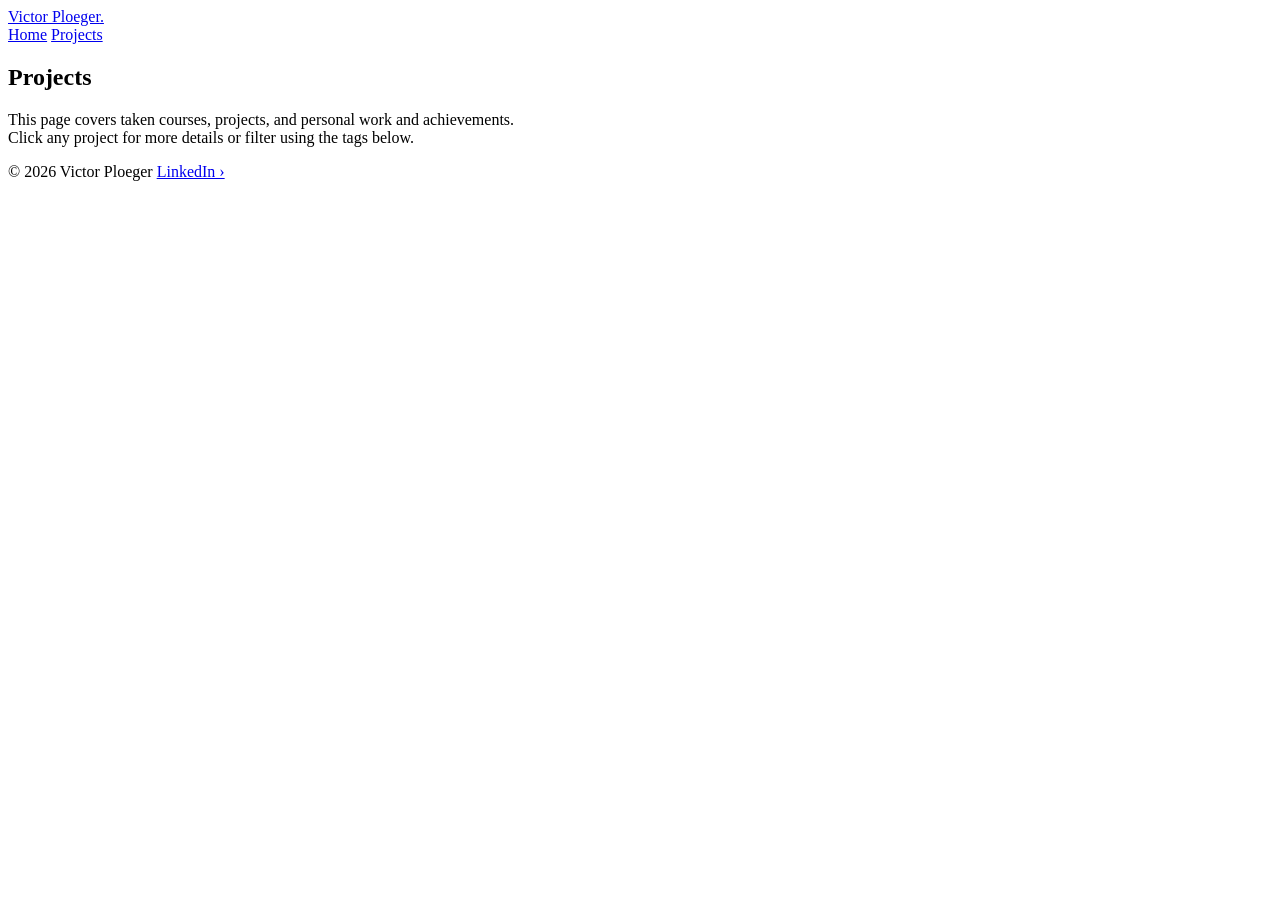
==== projects.html @ f79a2fb4 "Add files via upload" ====
<!DOCTYPE html>
<html lang="en">
<head>
  <meta charset="UTF-8" />
  <meta name="viewport" content="width=device-width, initial-scale=1.0" />
  <title>Victor Ploeger - Projects</title>
  <meta name="description" content="Project portfolio of Victor Ploeger." />
  <link rel="icon" type="image/png" href="assets/dot.png">
  <link rel="preconnect" href="https://fonts.googleapis.com" />
  <link rel="preconnect" href="https://fonts.gstatic.com" crossorigin />
  <link
    href="https://fonts.googleapis.com/css2?family=Fraunces:ital,wght@0,500;0,600;1,500&family=Karla:wght@400;500;700&display=swap"
    rel="stylesheet"
  />
  <link rel="stylesheet" href="css/style.css" />
</head>
<body>

  <header class="site-header">
    <div class="wrap">
		<a class="site-name" href="index.html">Victor Ploeger<span class="dot">.</span></a>
      <nav class="site-nav">
        <a href="index.html">Home</a>
        <a href="projects.html" aria-current="page">Projects</a>
      </nav>
    </div>
  </header>

  <main>
    <div class="wrap">
      <section class="page-intro">
        <h1>Projects</h1>
        <p>This page covers taken courses, projects, and personal work and achievements.<br /> <span class="highlight">Click any project for more details</span> or <span class="highlight">filter using the tags</span> below.</p>
      </section>

      <div class="filter-bar" id="filter-bar">
        <!-- Filled in automatically from the tags in js/projects-data.js -->
      </div>

      <div class="project-list" id="project-list">
        <!-- Filled in automatically from js/projects-data.js -->
      </div>
      <p class="empty-state" id="empty-state" style="display:none;">No projects match this filter yet.</p>
    </div>
  </main>

  <footer class="site-footer">
    <div class="wrap">
      <span>&copy; 2026 Victor Ploeger</span>
      <a href="https://www.linkedin.com/in/victorploeger" target="_blank" rel="noopener">LinkedIn &rsaquo;</a>
    </div>
  </footer>

  <dialog class="project-dialog" id="project-dialog">
    <div class="dialog-inner">
      <button class="dialog-close" id="dialog-close" type="button" aria-label="Close">&times;</button>
      <div id="dialog-gallery"></div>
      <div class="dialog-meta" id="dialog-meta"></div>
      <h2 class="dialog-title" id="dialog-title"></h2>
      <span class="dialog-role" id="dialog-role"></span>
      <div class="dialog-body" id="dialog-body"></div>
      <div class="tags dialog-tags" id="dialog-tags"></div>
      <div class="dialog-links" id="dialog-links"></div>
    </div>
  </dialog>
  <dialog class="lightbox" id="lightbox">
  <button class="dialog-close" id="lightbox-close" type="button" aria-label="Close">&times;</button>
  <img id="lightbox-img" src="" alt="" />
</dialog>

  <script src="js/projects-data.js"></script>
  <script src="js/render.js"></script>
</body>
</html>
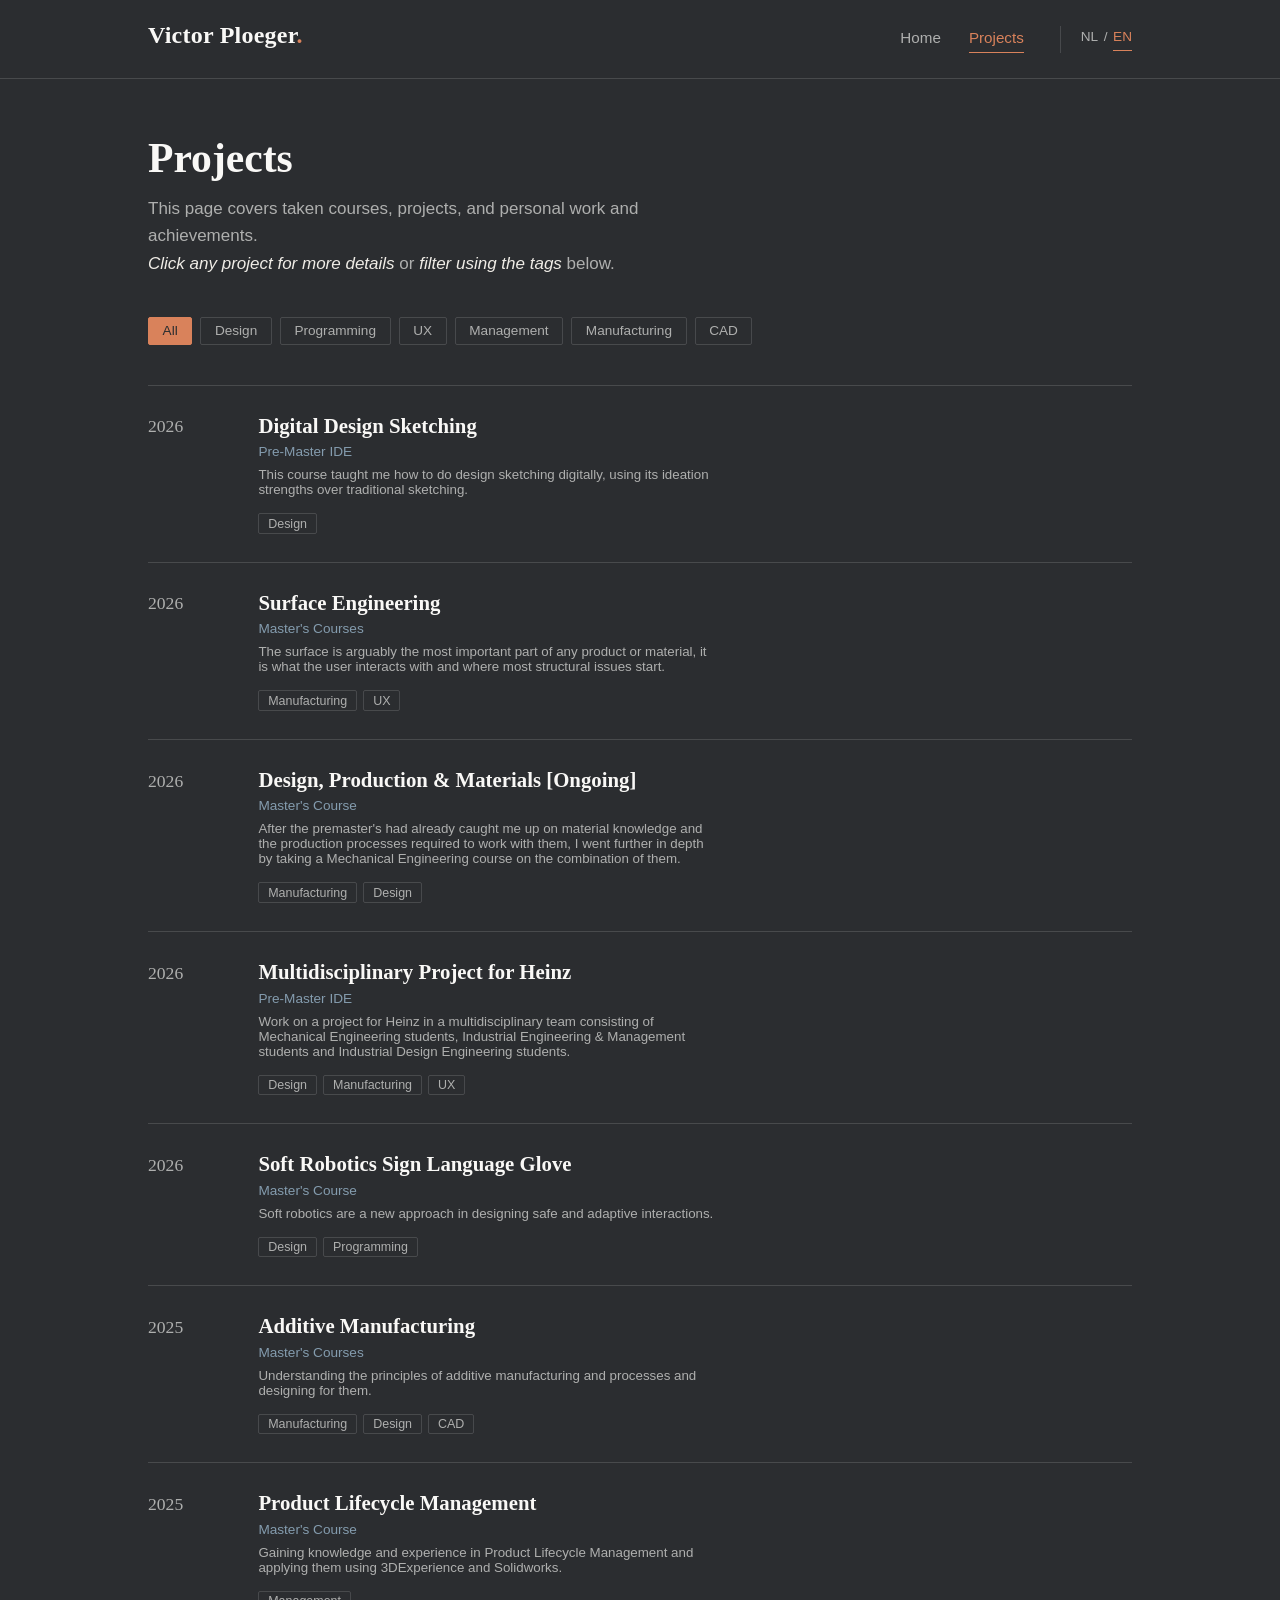
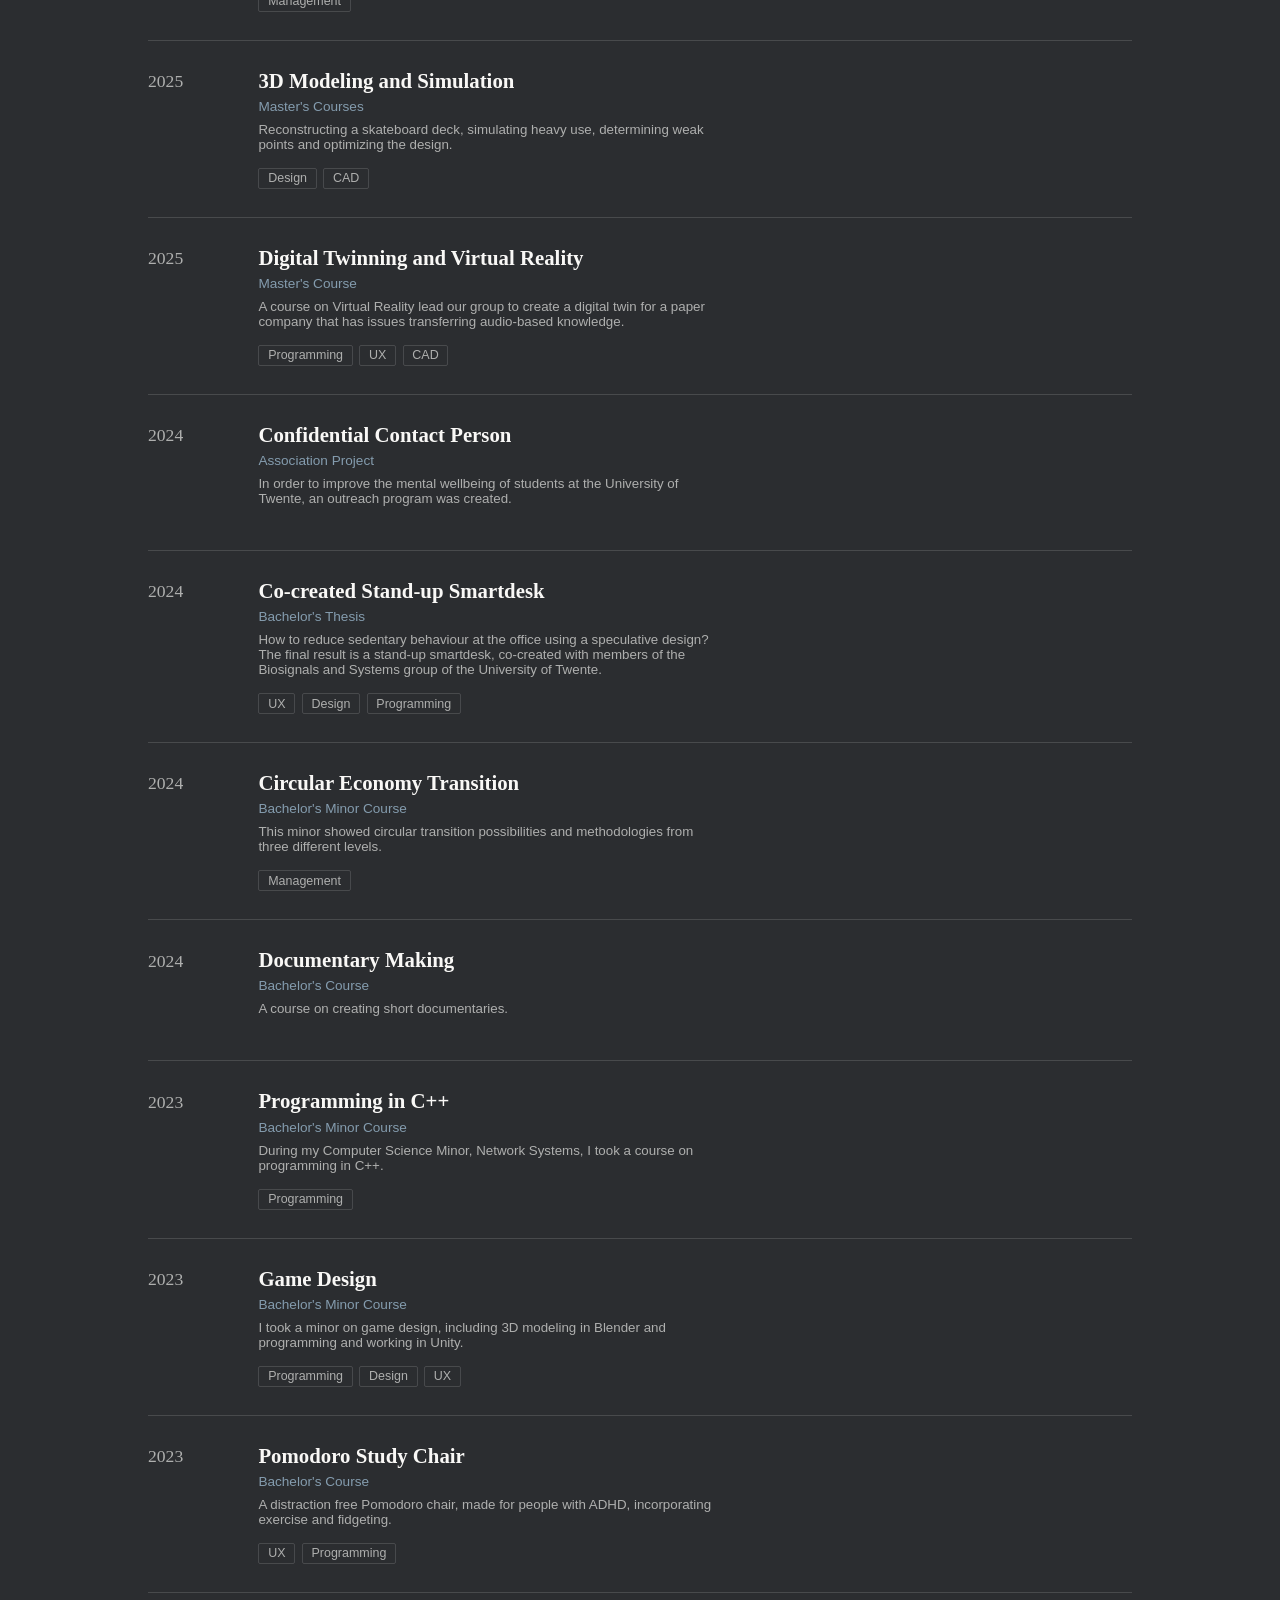
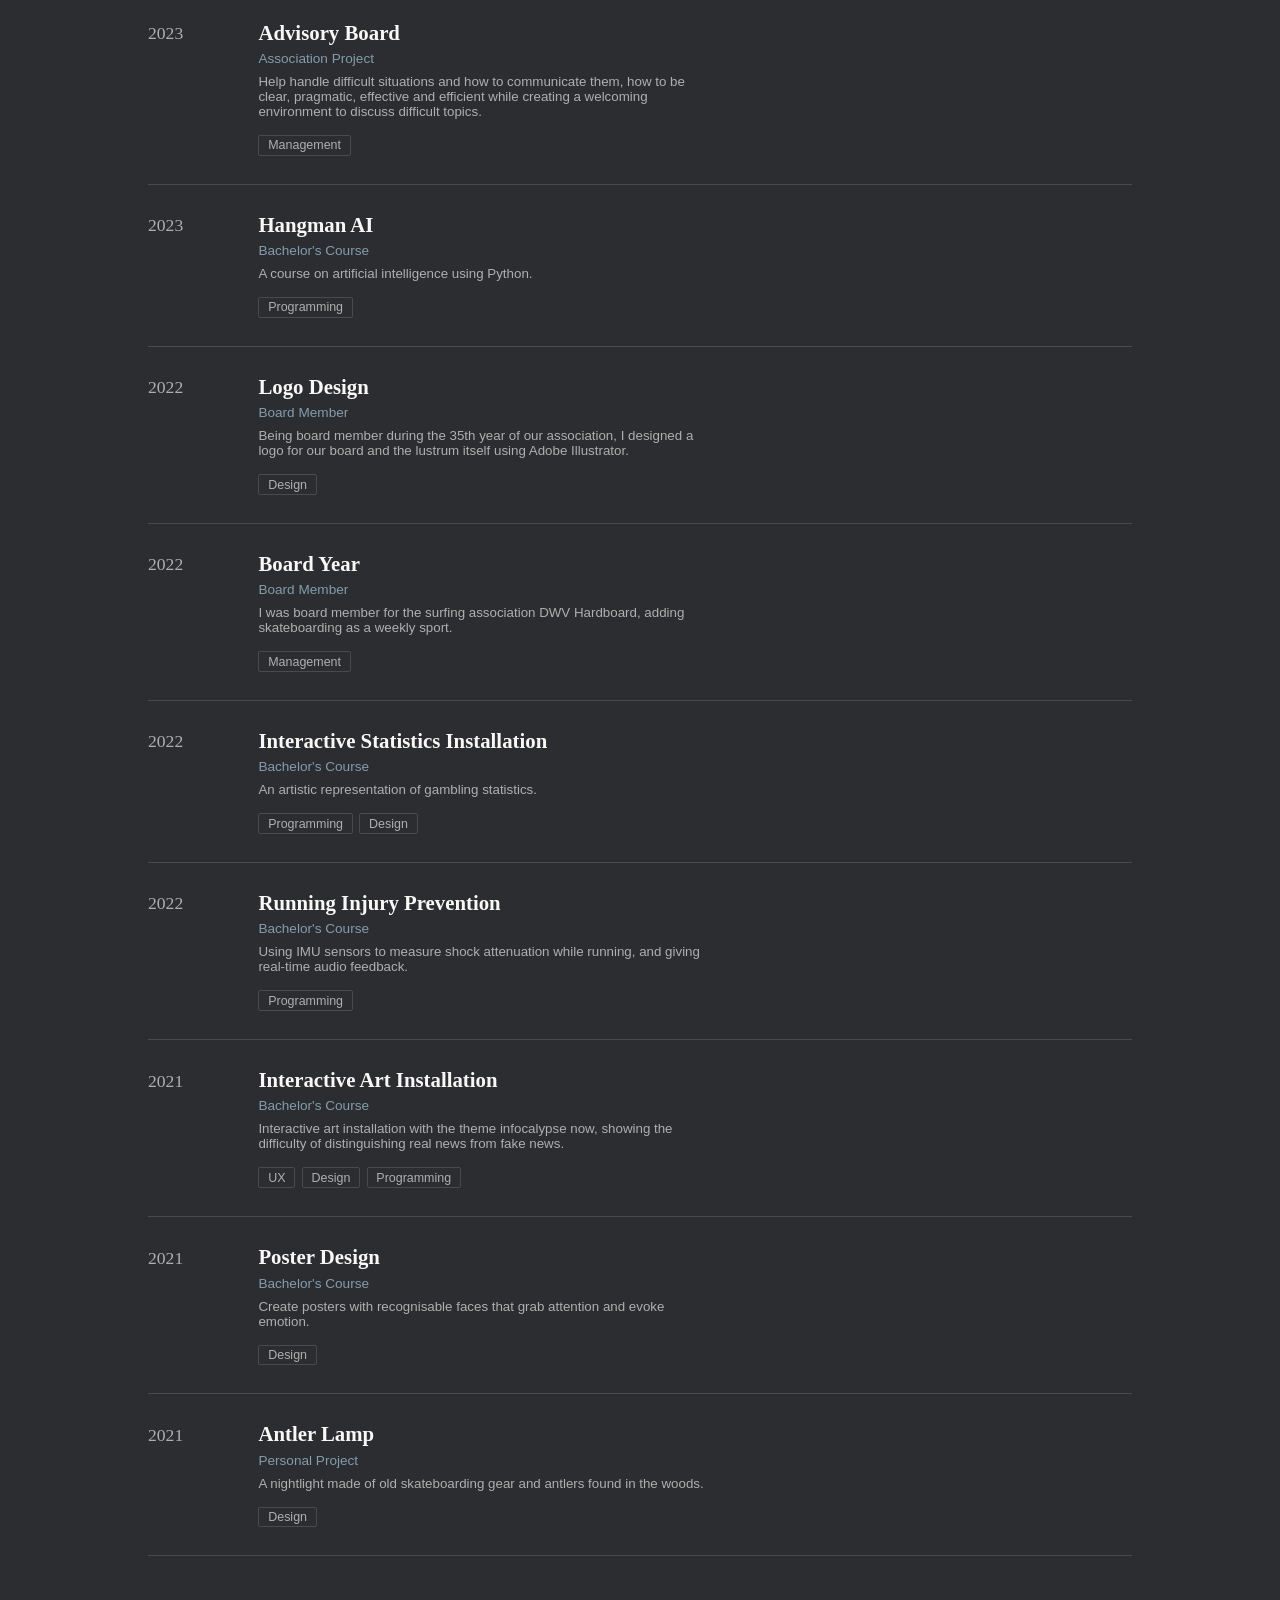
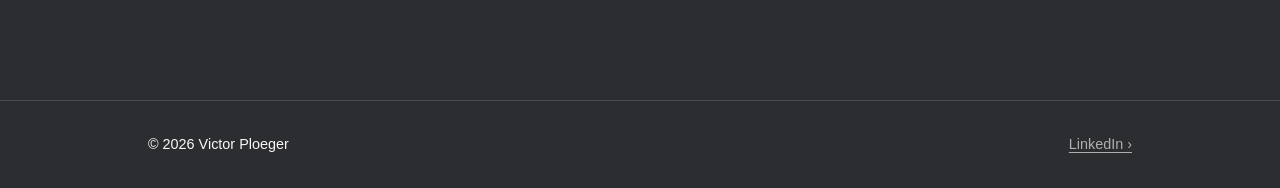
==== commit 260f51b2: "translated" ====
--- a/projects.html
+++ b/projects.html
@@ -14,23 +14,28 @@
   />
   <link rel="stylesheet" href="css/style.css" />
 </head>
-<body>
+<body data-title-key="title.projects">
 
   <header class="site-header">
     <div class="wrap">
 		<a class="site-name" href="index.html">Victor Ploeger<span class="dot">.</span></a>
-      <nav class="site-nav">
-        <a href="index.html">Home</a>
-        <a href="projects.html" aria-current="page">Projects</a>
-      </nav>
+			<nav class="site-nav">
+			  <a href="index.html" data-i18n="nav.home">Home</a>
+			  <a href="projects.html" aria-current="page" data-i18n="nav.projects">Projects</a>
+			  <div class="lang-switch" role="group" aria-label="Language" data-i18n-label="aria.language">
+				<button type="button" data-lang="nl" aria-pressed="false">NL</button>
+				<span aria-hidden="true">/</span>
+				<button type="button" data-lang="en" aria-pressed="false">EN</button>
+			  </div>
+			</nav>
     </div>
   </header>
 
   <main>
     <div class="wrap">
       <section class="page-intro">
-        <h1>Projects</h1>
-        <p>This page covers taken courses, projects, and personal work and achievements.<br /> <span class="highlight">Click any project for more details</span> or <span class="highlight">filter using the tags</span> below.</p>
+        <h1 data-i18n="nav.projects">Projects</h1>
+        <p data-i18n="projects.intro">This page covers taken courses, projects, and personal work and achievements.<br /> <span class="highlight">Click any project for more details</span> or <span class="highlight">filter using the tags</span> below.</p>
       </section>
 
       <div class="filter-bar" id="filter-bar">
@@ -40,7 +45,7 @@
       <div class="project-list" id="project-list">
         <!-- Filled in automatically from js/projects-data.js -->
       </div>
-      <p class="empty-state" id="empty-state" style="display:none;">No projects match this filter yet.</p>
+      <p class="empty-state" id="empty-state" style="display:none;" data-i18n="projects.empty">No projects match this filter yet.</p>
     </div>
   </main>
 
@@ -53,7 +58,7 @@
 
   <dialog class="project-dialog" id="project-dialog">
     <div class="dialog-inner">
-      <button class="dialog-close" id="dialog-close" type="button" aria-label="Close">&times;</button>
+      <button class="dialog-close" id="dialog-close" type="button" aria-label="Close" data-i18n-label="aria.close">&times;</button>
       <div id="dialog-gallery"></div>
       <div class="dialog-meta" id="dialog-meta"></div>
       <h2 class="dialog-title" id="dialog-title"></h2>
@@ -68,7 +73,8 @@
   <img id="lightbox-img" src="" alt="" />
 </dialog>
 
-  <script src="js/projects-data.js"></script>
-  <script src="js/render.js"></script>
+	<script src="js/projects-data.js"></script>
+	<script src="js/i18n.js"></script>
+	<script src="js/render.js"></script>
 </body>
 </html>
--- a/css/style.css
+++ b/css/style.css
@@ -0,0 +1,772 @@
+/* ---------------------------------------------------------------
+   Portfolio stylesheet — dark theme
+   -----------------------------------------------------------------
+   The six brand colours are defined once at the top. Below them,
+   a small set of semantic tokens (--bg, --surface, --text, etc.)
+   map those colours onto dark-mode roles — edit the mapping there
+   if you want to reassign what does what.
+----------------------------------------------------------------*/
+
+:root {
+  /* Brand palette */
+  --charcoal: #2B2D30;
+  --charcoal-soft: #4A4D52;
+  --offwhite: #F9F8F6;
+  --cream: #EFECE6;
+  --terracotta: #D9825B;
+  --slate: #849cae;
+
+  /* Semantic roles (dark theme) */
+  --bg: var(--charcoal);
+  --surface: var(--charcoal-soft);       /* cards, dialog, hover fills */
+  --text: var(--offwhite);
+  --text-muted: rgba(249, 248, 246, 0.64);
+  --border: rgba(249, 248, 246, 0.14);
+  --accent: var(--terracotta);
+  --accent-2: var(--slate);
+
+  /* Type */
+  --font-display: "Fraunces", Georgia, serif;
+  --font-body: "Karla", "Segoe UI", sans-serif;
+
+  /* Layout */
+  --content-width: 1080px;
+  --gutter: clamp(1.5rem, 4vw, 3rem);
+}
+
+* {
+  box-sizing: border-box;
+}
+
+html {
+  scroll-behavior: smooth;
+}
+
+body {
+  margin: 0;
+  background: var(--bg);
+  color: var(--text);
+  font-family: var(--font-body);
+  font-size: 17px;
+  line-height: 1.6;
+  -webkit-font-smoothing: antialiased;
+}
+
+body.dialog-open {
+  overflow: hidden;
+}
+
+img {
+  max-width: 100%;
+  display: block;
+}
+
+a {
+  color: var(--accent-2);
+  text-decoration-color: rgba(107, 135, 158, 0.5);
+  text-underline-offset: 3px;
+}
+
+a:hover {
+  text-decoration-color: currentColor;
+}
+
+a:focus-visible,
+button:focus-visible {
+  outline: 2px solid var(--accent-2);
+  outline-offset: 3px;
+}
+
+h1, h2, h3 {
+  font-family: var(--font-display);
+  font-weight: 600;
+  line-height: 1.15;
+  margin: 0;
+  color: var(--text);
+}
+
+p {
+  margin: 0 0 1rem;
+  max-width: 62ch;
+  color: var(--text-muted);
+}
+
+/* ---------------- Layout shell ---------------- */
+
+.wrap {
+  max-width: var(--content-width);
+  margin: 0 auto;
+  padding: 0 var(--gutter);
+}
+
+header.site-header {
+  padding: 1rem 0 1.5rem;
+  border-bottom: 1px solid var(--border);
+}
+
+header.site-header .wrap {
+  display: flex;
+  align-items: baseline;
+  justify-content: space-between;
+  gap: 1rem;
+}
+
+.site-name {
+  font-family: var(--font-display);
+  font-size: 1.5rem;
+  font-weight: 600;
+  color: var(--text);
+  text-decoration: none;
+  letter-spacing: 0.01em;
+}
+
+.site-name:hover {
+  color: var(--terracotta);
+}
+
+.site-name .dot {
+  color: var(--terracotta);
+}
+
+.site-name:hover .dot {
+  color: var(--text);
+}
+
+nav.site-nav {
+  display: flex;
+  gap: 1.75rem;
+}
+
+nav.site-nav a {
+  color: var(--text-muted);
+  font-size: 0.95rem;
+  text-decoration: none;
+  border-bottom: 1px solid transparent;
+  padding-bottom: 2px;
+  transition: border-color 0.15s ease, color 0.15s ease;
+}
+
+nav.site-nav a:hover,
+nav.site-nav a[aria-current="page"] {
+  color: var(--accent);
+  border-bottom-color: var(--accent);
+}
+
+footer.site-footer {
+  border-top: 1px solid var(--border);
+  margin-top: 5rem;
+  padding: 2rem 0 2rem;
+  color: var(--offwhite-soft);
+  font-size: 0.9rem;
+}
+
+footer.site-footer .wrap {
+  display: flex;
+  flex-wrap: wrap;
+  justify-content: space-between;
+  gap: 0.75rem;
+}
+
+footer.site-footer a {
+  color: var(--text-muted);
+  text-decoration: underline;
+}
+
+footer.site-footer a:hover {
+  color: var(--accent);
+}
+
+/* ---------------- Home: hero ---------------- */
+
+.hero {
+  padding-top: clamp(3rem, 8vw, 5.5rem);
+  padding-bottom: 4rem;
+  display: grid;
+  grid-template-columns: 1.5fr 1fr;
+  gap: clamp(2rem, 5vw, 4rem);
+}
+
+.hero-main {
+  display: flex;
+  flex-direction: column;
+}
+
+.hero img{
+	border: 2px solid var(--surface);
+}
+
+.hero-main p{
+	margin-top: 2rem;
+}
+
+.hero-lede {
+  font-family: var(--font-display);
+  font-size: clamp(2.1rem, 4.4vw, 3.1rem);
+  font-weight: 500;
+  line-height: 1.18;
+  max-width: 16ch;
+}
+
+.hero-lede .accent {
+  color: var(--terracotta);
+  font-style: italic;
+}
+
+.hero-aside {
+display: flex;
+  flex-direction: column;
+  border-left: 1px solid var(--cream);
+  padding-left: clamp(1.5rem, 3vw, 2.5rem);
+}
+
+.hero-aside p {
+  color: var(--text);
+  font-style: italic;
+  font-size: 0.98rem;
+}
+
+.hero-role {
+  display: block;
+  margin-top: 1.25rem;
+  font-size: 0.75rem;
+  color: var(--offwhite-soft);
+}
+
+
+.contact-list {
+  list-style: none;
+  padding: 0;
+  text-align: right;
+}
+
+.contact-list a {
+  color: var(--text-muted);
+  text-decoration: underline;
+  font-size: 0.95rem;
+}
+
+.contact-list a:hover {
+  color: var(--terracotta);
+}
+
+.hero-description {
+	display: none;
+}
+
+/* ---------------- Home: featured work ---------------- */
+
+.section-heading {
+  display: flex;
+  align-items: baseline;
+  justify-content: space-between;
+  gap: 1rem;
+  margin-bottom: 1.5rem;
+}
+
+.section-heading h2 {
+  font-size: 1.5rem;
+}
+
+.section-heading .see-all {
+  font-size: 0.9rem;
+  white-space: nowrap;
+  color: var(--text-muted);
+  text-decoration: underline;
+}
+
+.section-heading .see-all:hover {
+  color: var(--accent);
+}
+
+section.featured {
+  padding-top: 1rem;
+  padding-bottom: 4.5rem;
+}
+
+.featured-grid {
+  display: grid;
+  grid-template-columns: repeat(auto-fit, minmax(260px, 1fr));
+  gap: 1.5rem;
+}
+
+.featured-card {
+  border: 1px solid var(--border);
+  background: var(--surface);
+  padding: 1.5rem;
+  display: flex;
+  flex-direction: column;
+  gap: 0.6rem;
+  text-align: left;
+  font-family: inherit;
+  color: inherit;
+  cursor: pointer;
+  transition: border-color 0.15s ease, transform 0.15s ease;
+}
+
+.featured-card:hover {
+  border-color: var(--accent);
+}
+
+.featured-card h3 {
+  font-size: 1.15rem;
+}
+
+.featured-card .meta {
+  font-size: 0.8rem;
+  color: var(--text-muted);
+}
+
+.featured-card p {
+  color: var(--text-muted);
+  font-size: 0.95rem;
+  margin-bottom: 0.25rem;
+}
+
+.featured-card .tags {
+  margin-top: auto;
+}
+
+/* ---------------- Tags ---------------- */
+
+.tags {
+  list-style: none;
+  margin: 0;
+  padding: 0;
+  display: flex;
+  flex-wrap: wrap;
+  gap: 0.4rem;
+}
+
+.tag {
+  font-size: 0.78rem;
+  color: var(--text-muted);
+  border: 1px solid var(--border);
+  padding: 0.15rem 0.55rem;
+  border-radius: 2px;
+}
+
+/* ---------------- Projects index ---------------- */
+
+.page-intro {
+  padding: clamp(2.5rem, 6vw, 3.5rem) 0 1rem;
+}
+
+.page-intro h1 {
+  font-size: clamp(2rem, 4vw, 2.6rem);
+}
+
+.page-intro p {
+  color: var(--text-muted);
+  margin-top: 0.75rem;
+}
+
+.page-intro .highlight {
+  color: var(--cream);
+  font-style: italic;
+}
+
+.filter-bar {
+  display: flex;
+  flex-wrap: wrap;
+  gap: 0.5rem;
+  padding: 0.5rem 0 2.5rem;
+}
+
+.filter-chip {
+  font-family: var(--font-body);
+  font-size: 0.85rem;
+  color: var(--text-muted);
+  background: transparent;
+  border: 1px solid var(--border);
+  padding: 0.35rem 0.85rem;
+  border-radius: 2px;
+  cursor: pointer;
+  transition: background 0.15s ease, color 0.15s ease, border-color 0.15s ease;
+}
+
+.filter-chip:hover {
+  border-color: var(--accent);
+  color: var(--accent);
+}
+
+.filter-chip[aria-pressed="true"] {
+  background: var(--accent);
+  border-color: var(--accent);
+  color: var(--charcoal);
+}
+
+.project-list {
+  border-top: 1px solid var(--border);
+  padding-bottom: 4rem;
+}
+
+.project-row {
+  display: grid;
+  grid-template-columns: 4.5rem 1fr;
+  gap: clamp(1rem, 3vw, 2.5rem);
+  width: 100%;
+  padding: 1.75rem 0;
+  border-bottom: 1px solid var(--border);
+  background: transparent;
+  border-left: none;
+  border-right: none;
+  border-top: none;
+  text-align: left;
+  font-family: inherit;
+  color: inherit;
+  cursor: pointer;
+}
+
+.project-row:hover h3 {
+  color: var(--accent);
+}
+
+.project-row .year {
+  font-family: var(--font-display);
+  font-size: 1.1rem;
+  color: var(--text-muted);
+  padding-top: 0.15rem;
+}
+
+.project-row h3 {
+  font-size: 1.3rem;
+  margin-bottom: 0.4rem;
+  transition: color 0.15s ease;
+}
+
+.project-row .role {
+  font-size: 0.85rem;
+  color: var(--accent-2);
+  margin-bottom: 0.5rem;
+  display: block;
+}
+
+.project-row p {
+  color: var(--text-muted);
+}
+
+.project-row .tags {
+  margin: 0.75rem 0 0;
+}
+
+.project-row.is-hidden {
+  display: none;
+}
+
+.empty-state {
+  padding: 2.5rem 0;
+  color: var(--text-muted);
+  font-style: italic;
+}
+
+/* ---------------- Buttons ---------------- */
+
+.btn {
+  display: inline-block;
+  font-family: var(--font-body);
+  font-size: 0.9rem;
+  text-decoration: none;
+  padding: 0.6rem 1.2rem;
+  border: 1px solid var(--accent);
+  color: var(--accent);
+  border-radius: 2px;
+  transition: background 0.15s ease, color 0.15s ease;
+}
+
+.btn:hover {
+  background: var(--accent);
+  color: var(--charcoal);
+}
+
+/* ---------------- Project dialog ---------------- */
+
+.project-dialog {
+  width: min(800px, calc(100vw - 2.5rem));
+  max-height: calc(100vh - 4rem);
+  padding: 0;
+  border: 1px solid var(--border);
+  border-radius: 3px;
+  background: var(--bg);
+  color: var(--text);
+  overflow: hidden;
+}
+
+.project-dialog::backdrop {
+  background: rgba(20, 20, 21, 0.68);
+}
+
+.dialog-inner {
+  padding: clamp(1.5rem, 4vw, 2.5rem);
+  max-height: calc(100vh - 4rem);
+  overflow-y: auto;
+}
+
+.dialog-close {
+  position: sticky;
+  top: 0;
+  float: right;
+  background: var(--surface);
+  border: 1px solid var(--border);
+  color: var(--text);
+  width: 2.1rem;
+  height: 2.1rem;
+  border-radius: 2px;
+  font-size: 1.1rem;
+  line-height: 1;
+  cursor: pointer;
+  margin-left: 1rem;
+}
+
+.dialog-close:hover {
+  border-color: var(--accent);
+  color: var(--accent);
+}
+
+.dialog-gallery {
+  display: grid;
+  grid-template-columns: repeat(auto-fit, minmax(160px, 1fr));
+  gap: 0.6rem;
+  margin: 0 0 1.5rem;
+}
+
+.dialog-gallery img {
+  width: 100%;
+  height: 100%;
+
+  object-fit: cover;
+  border-radius: 2px;
+  border: none;
+}
+
+.dialog-gallery video {
+  width: 100%;
+  max-height: 300px;
+  border-radius: 2px;
+  border: none;
+}
+
+.dialog-meta {
+  font-size: 0.85rem;
+  color: var(--text-muted);
+  margin-bottom: 0.25rem;
+}
+
+.dialog-role {
+  font-size: 0.9rem;
+  color: var(--accent-2);
+  display: block;
+  margin-bottom: 1rem;
+}
+
+.dialog-title {
+  font-size: clamp(1.5rem, 3.5vw, 2rem);
+  margin-bottom: 0.35rem;
+  padding-right: 3rem;
+}
+
+.dialog-body p {
+  color: var(--text-muted);
+}
+
+.dialog-body p:last-child {
+  margin-bottom: 0;
+}
+
+.dialog-tags {
+  margin: 1.25rem 0;
+}
+
+.dialog-links {
+  display: flex;
+  flex-wrap: wrap;
+  gap: 0.75rem;
+  margin-top: 1.5rem;
+}
+
+
+/* ---------------- Zoomable image ---------------- */
+.zoomable {
+  position: relative;
+  display: inline-block;
+  padding: 0;
+  border: none;
+  background: none;
+  cursor: pointer;
+}
+
+.zoomable::after {
+  content: "";
+  position: absolute;
+  inset: 0;
+  background: rgba(43, 45, 48, 0.55);
+  opacity: 0;
+  transition: opacity 0.15s ease;
+}
+
+.zoomable::before {
+  content: "";
+  position: absolute;
+  top: 50%;
+  left: 50%;
+  width: 2rem;
+  height: 2rem;
+  transform: translate(-50%, -50%);
+  opacity: 0;
+  transition: opacity 0.15s ease;
+  z-index: 1;
+  background-image: url("data:image/svg+xml,%3Csvg xmlns='http://www.w3.org/2000/svg' viewBox='0 0 24 24' fill='none' stroke='%23F9F8F6' stroke-width='2'%3E%3Ccircle cx='11' cy='11' r='7'/%3E%3Cline x1='21' y1='21' x2='16.65' y2='16.65'/%3E%3C/svg%3E");
+  background-repeat: no-repeat;
+  background-position: center;
+  background-size: contain;
+}
+
+.zoomable:hover::after,
+.zoomable:hover::before {
+  opacity: 1;
+}
+
+.lightbox {
+  border: none;
+  background: transparent;
+  padding: 0;
+  max-width: 90vw;
+  max-height: 90vh;
+}
+
+.lightbox::backdrop {
+  background: rgba(20, 20, 21, 0.85);
+}
+
+.lightbox img {
+  max-width: 90vw;
+  max-height: 90vh;
+  object-fit: contain;
+  display: block;
+}
+
+.lightbox .dialog-close {
+  position: fixed;
+  top: 1.5rem;
+  right: 1.5rem;
+}
+
+/* ---------------- Responsive ---------------- */
+
+@media (max-width: 700px) {
+
+
+  .hero-body,
+  .page-intro, .hero-lede {
+    text-align: center;
+  }
+
+  .hero {
+    margin: 0 auto;
+	padding-left: 1rem;
+	padding-right: 1rem;
+	grid-template-columns: 1fr 1fr;
+  }
+
+  .hero-photo {
+    margin-left: auto;
+    margin-right: auto;
+	margin-top: auto;
+  }
+  
+  .hero-main p{
+	display: none;
+}
+
+.contact-list {
+  display: none;
+}
+
+.hero-description {
+	margin: 0 auto;
+	padding-left: 3rem;
+	padding-right: 2rem;
+	padding-bottom: 2rem;
+	display: block;
+}
+
+  .section-heading {
+	padding-left: 3rem;
+	padding-right: 2rem;
+  }
+
+  .featured-grid,
+  .filter-bar {
+    justify-content: center;
+  }
+
+  .project-row {
+	padding-left: 3rem;
+	padding-right: 2rem;
+    grid-template-columns: 1fr;
+    text-align: center;
+	
+  }
+
+  .project-row .tags {
+    justify-content: flex-start;
+  }
+
+  footer.site-footer .wrap {
+    justify-content: center;
+    flex-direction: column;
+    align-items: center;
+  }
+}
+
+.lang-switch {
+  display: flex;
+  align-items: baseline;
+  gap: 0.35rem;
+  margin-left: 0.5rem;
+  padding-left: 1.25rem;
+  border-left: 1px solid var(--border);
+}
+
+.lang-switch span {
+  color: var(--text-muted);
+  font-size: 0.85rem;
+}
+
+.lang-switch button {
+  background: none;
+  border: none;
+  padding: 0 0 2px;
+  font: inherit;
+  font-size: 0.85rem;
+  color: var(--text-muted);
+  border-bottom: 1px solid transparent;
+  cursor: pointer;
+}
+
+.lang-switch button:hover {
+  color: var(--accent);
+}
+
+.lang-switch button[aria-pressed="true"] {
+  color: var(--accent);
+  border-bottom-color: var(--accent);
+}
+
+@media (prefers-reduced-motion: reduce) {
+  html {
+    scroll-behavior: auto;
+  }
+  * {
+    transition: none !important;
+  }
+	.lang-switch {
+    margin-left: 0;
+    padding-left: 0;
+    border-left: none;
+  }
+
+  nav.site-nav {
+    gap: 1rem;
+  }
+  
+}
